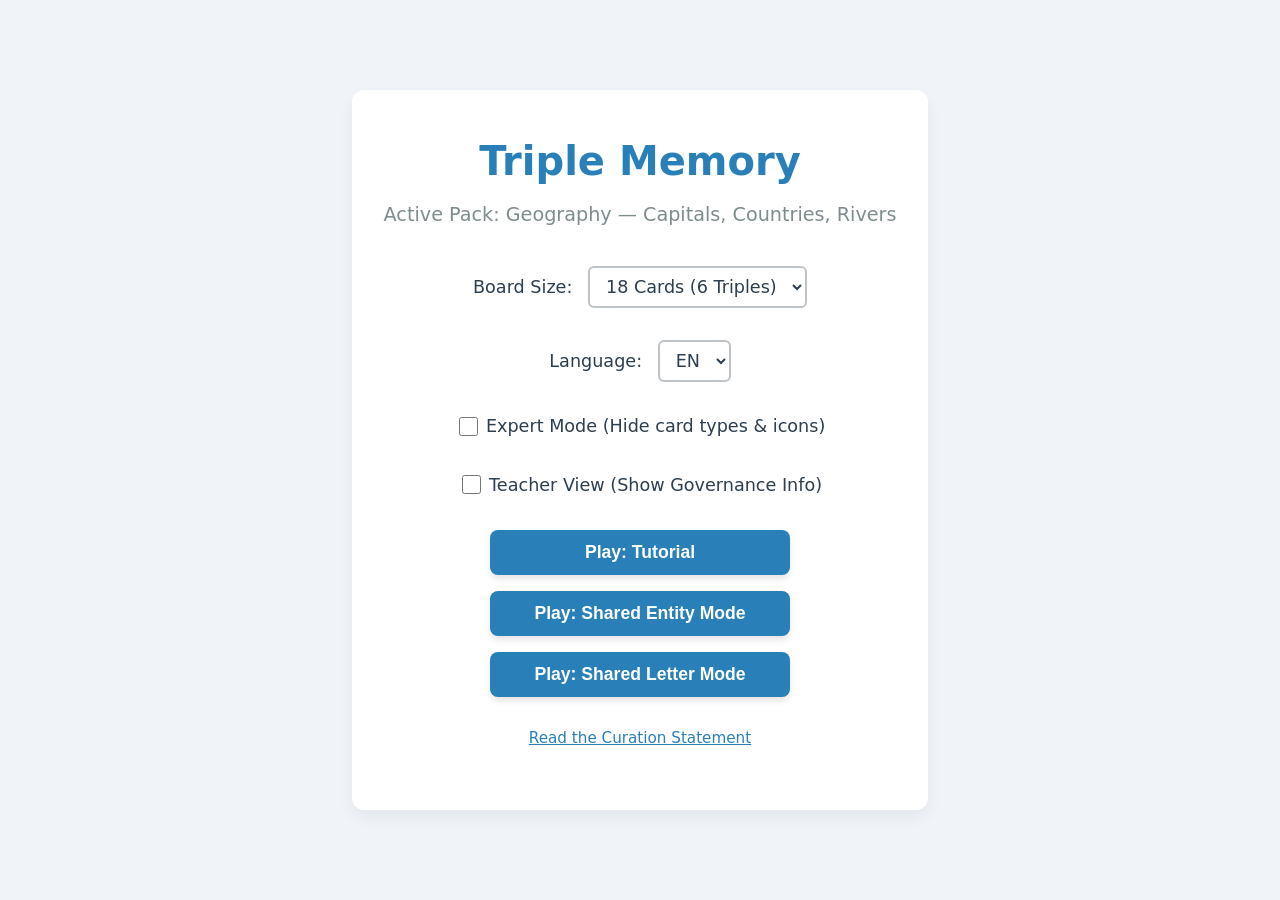
==== index.html @ e2d76254 "Add GitHub Pages deployment" ====
<!DOCTYPE html>
<html lang="en">
<head>
    <meta charset="UTF-8">
    <meta name="viewport" content="width=device-width, initial-scale=1.0">
    <meta http-equiv="refresh" content="0; url=./engine/">
    <title>Triple Memory</title>
    <script>
        window.location.replace("./engine/");
    </script>
</head>
<body>
    <main>
        <h1>Triple Memory</h1>
        <p>Redirecting to the game...</p>
        <p><a href="./engine/">Open the game</a></p>
    </main>
</body>
</html>
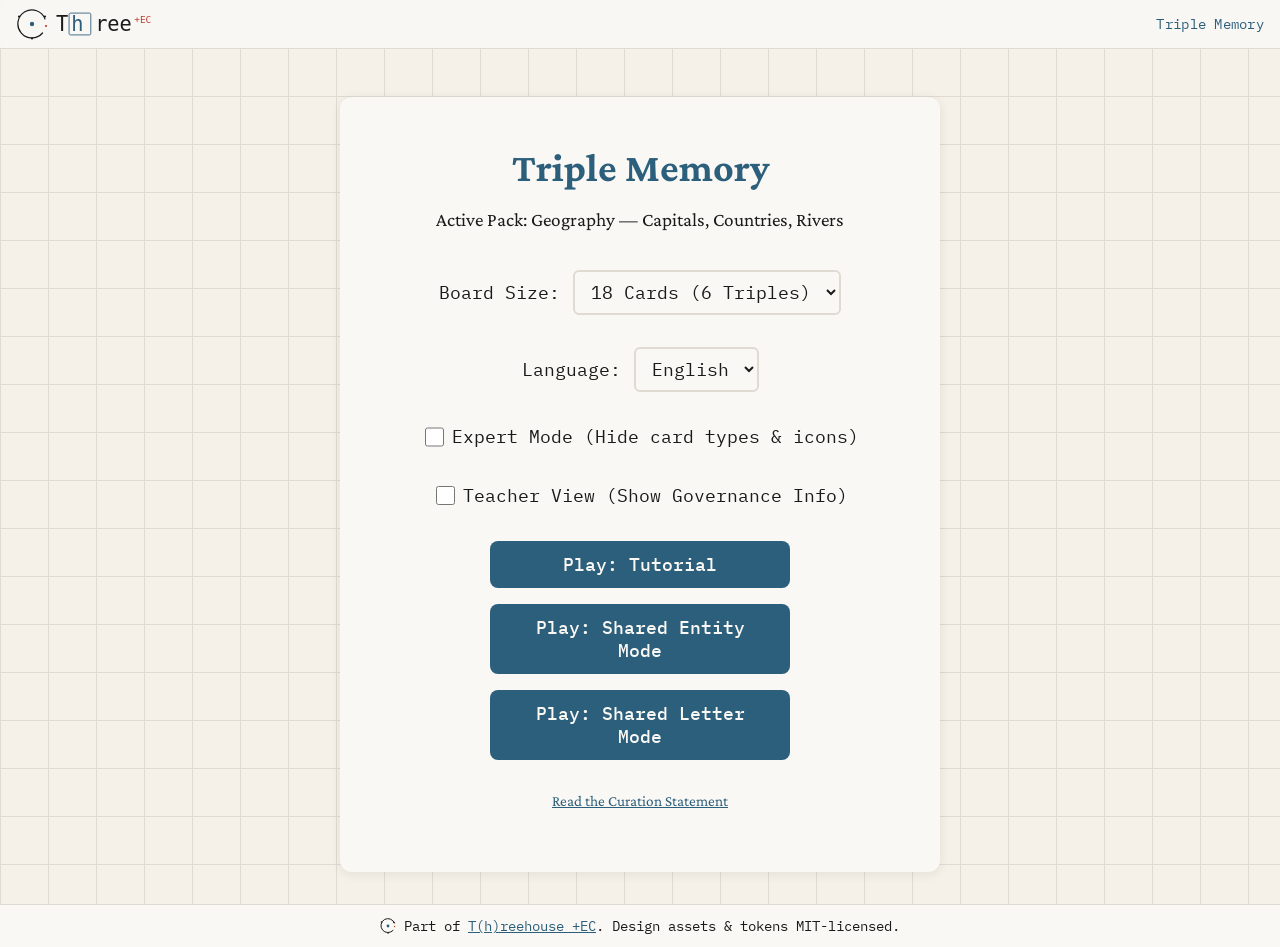
==== commit 24730b1f: "Pull in CD assets; add site header, colophon, favicon, skip link The T(h)reehouse +EC CD blueprint (" ====
--- a/index.html
+++ b/index.html
@@ -4,7 +4,8 @@
     <meta charset="UTF-8">
     <meta name="viewport" content="width=device-width, initial-scale=1.0">
     <meta http-equiv="refresh" content="0; url=./engine/">
-    <title>Triple Memory</title>
+    <title>Triple Memory — T(h)reehouse +EC</title>
+    <link rel="icon" type="image/svg+xml" href="./assets/cd/emblem-16.svg">
     <script>
         window.location.replace("./engine/");
     </script>
